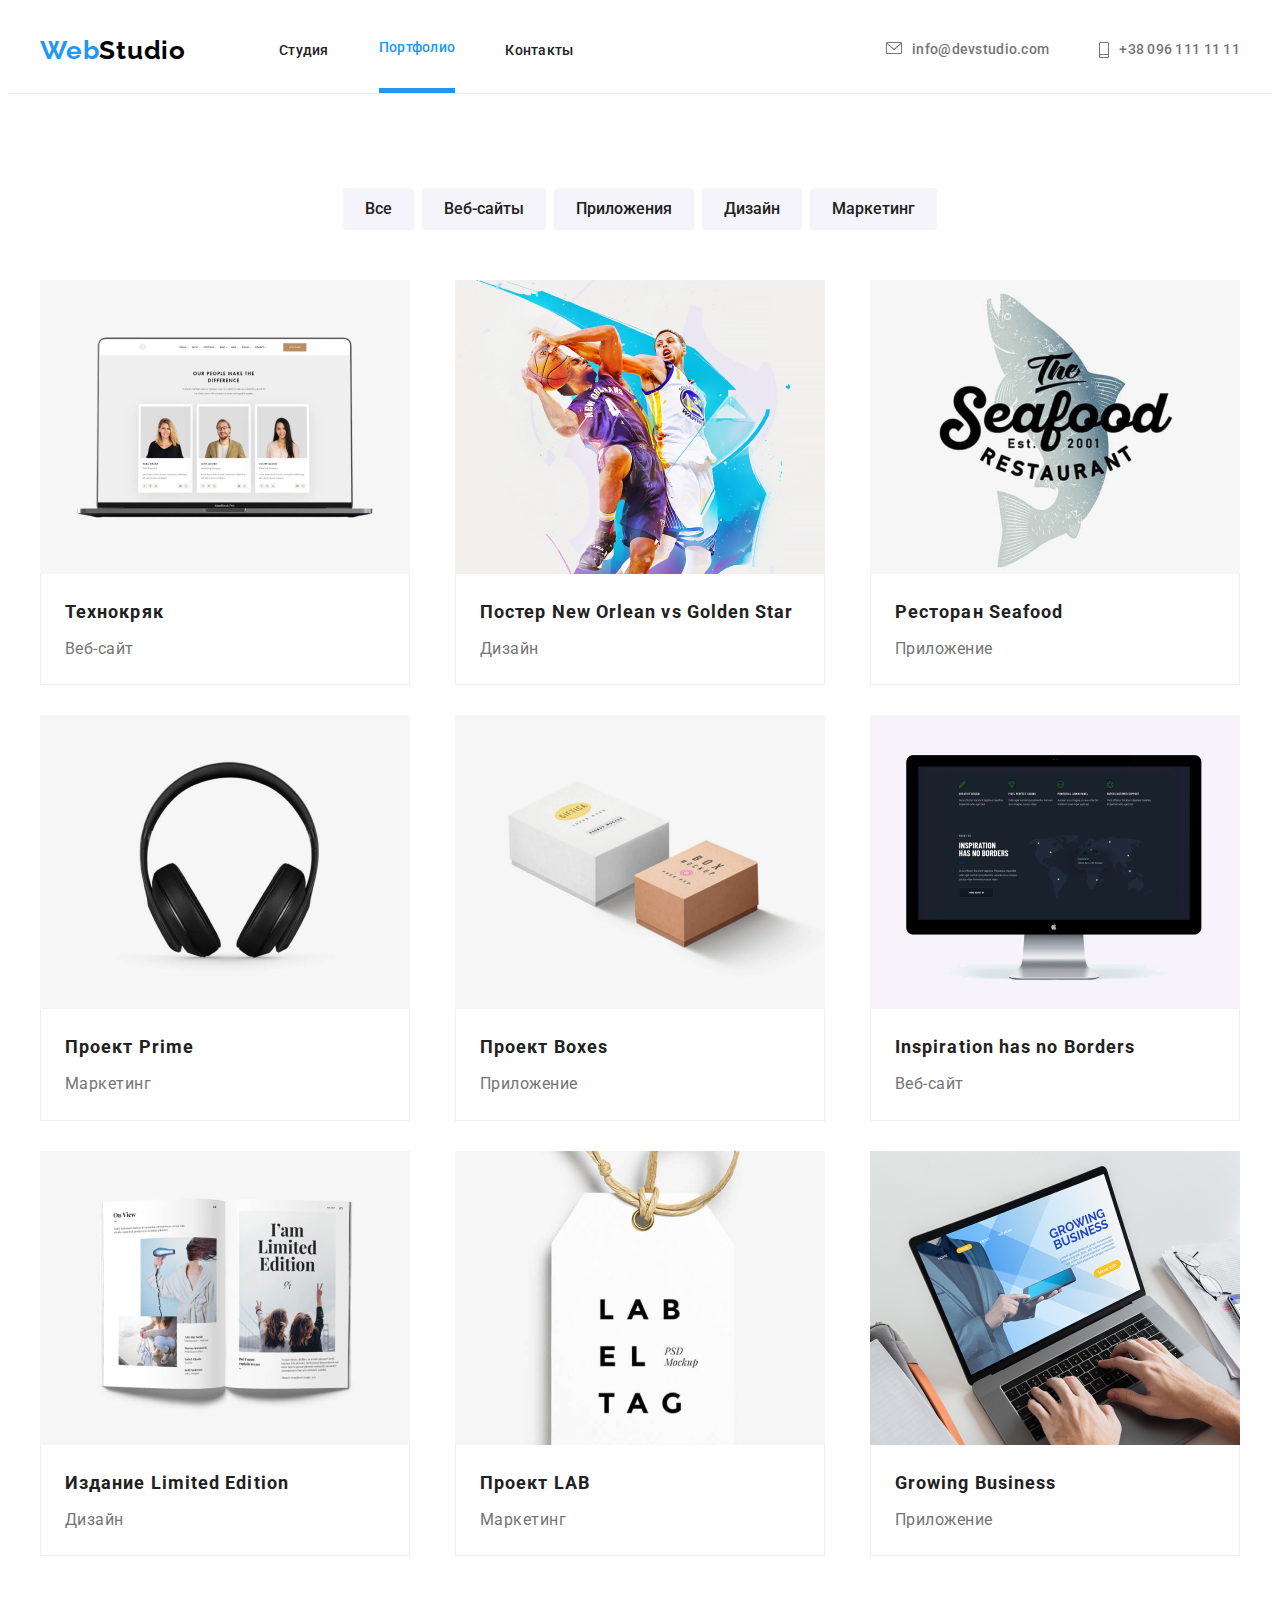
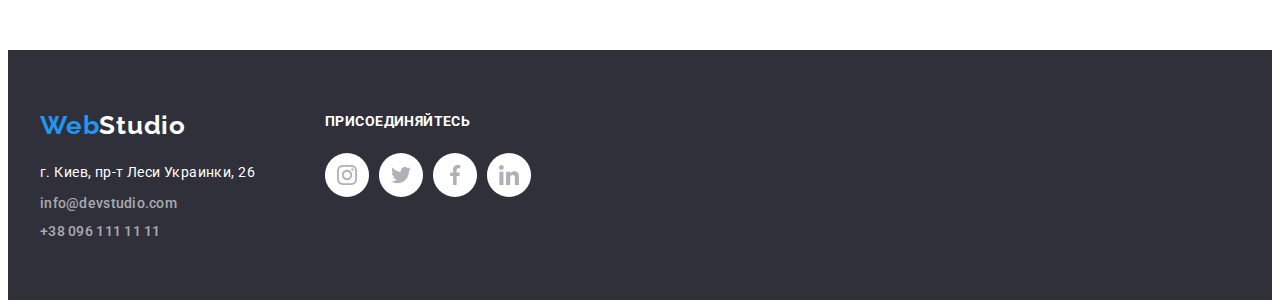
==== portfolio.html @ 2e77c1bb "add_files" ====
<!DOCTYPE html>
<html lang="ru">
  <head>
    <meta charset="UTF-8" />
    <meta http-equiv="X-UA-Compatible" content="IE=edge" />
    <meta name="viewport" content="width=device-width, initial-scale=1.0" />
    <link rel="preconnect" href="https://fonts.googleapis.com" />
    <link rel="preconnect" href="https://fonts.gstatic.com" crossorigin />
    <link
      href="https://fonts.googleapis.com/css2?family=Raleway:wght@700&family=Roboto:wght@400;500;700;900&display=swap"
      rel="stylesheet"
    />
    <link rel="icon" href="./images/log.jpg" />
    <title>&#5076;ebStudio</title>
    <link
      rel="stylesheet"
      href="https://cdnjs.cloudflare.com/ajax/libs/modern-normalize/1.1.0/modern-normalize.min.css"
      integrity="sha512-wpPYUAdjBVSE4KJnH1VR1HeZfpl1ub8YT/NKx4PuQ5NmX2tKuGu6U/JRp5y+Y8XG2tV+wKQpNHVUX03MfMFn9Q=="
      crossorigin="anonymous"
      referrerpolicy="no-referrer"
    />
    <link rel="stylesheet" href="./css/styles.css" />
  </head>
  <body>
    <header class="page-header">
      <div class="container header-area">
        <a href="./index.html" class="header-logo"
          >Web<span class="logo-section">Studio</span></a
        >
        <nav class="nav-header">
          <ul class="header-list">
            <li class="list-nav-header">
              <a href="./index.html" class="header-link">Студия</a>
            </li>
            <li class="list-nav-header">
              <a href="./portfolio.html" class="current-link">Портфолио</a>
            </li>
            <li class="list-nav-header">
              <a href="" class="header-link">Контакты</a>
            </li>
          </ul>
        </nav>
        <ul class="contact-list">
          <li class="contact-item">
            <a href="mailto:info@devstudio.com" class="contact-header mail-contact"
              >info@devstudio.com</a
            >
          </li>
          <li class="contact-item">
            <a href="tel:+380961111111" class="contact-header phone-contact"
              >+38 096 111 11 11</a
            >
          </li>
        </ul>
      </div>
    </header>
    <main>
      <section class="portfolio">
        <div class="container">
          <h1 class="headline-hidden">Наши проекты</h1>
          <ul class="button-list">
            <li class="btn-item">
              <button type="button" class="button-projects">Все</button>
            </li>
            <li class="btn-item">
              <button type="button" class="button-projects">Веб-сайты</button>
            </li>
            <li class="btn-item">
              <button type="button" class="button-projects">Приложения</button>
            </li>
            <li class="btn-item">
              <button type="button" class="button-projects">Дизайн</button>
            </li>
            <li class="btn-item">
              <button type="button" class="button-projects">Маркетинг</button>
            </li>
          </ul>
          <ul class="list list-project">
            <li class="project-item">
              <img
                src="./images/img1.jpg"
                alt="ноутбук с изображением сайта"
                width="370"
              />
              <div class="portfolio-card">
                <h2 class="headline-point-project">Технокряк</h2>
                <p class="type-project">Веб-сайт</p>
              </div>
            </li>
            <li class="project-item">
              <img
                src="./images/img2.jpg"
                alt="два парня играют в баскетбол"
                width="370"
              />
              <div class="portfolio-card">
                <h2 class="headline-point-project">
                  Постер <span lang="en">New Orlean vs Golden Star</span>
                </h2>
                <p class="type-project">Дизайн</p>
              </div>
            </li>
            <li class="project-item">
              <img
                src="./images/img3.jpg"
                alt="логотип магазина морепродуктов"
                width="370"
              />
              <div class="portfolio-card">
                <h2 class="headline-point-project">
                  Ресторан <span lang="en">Seafood</span>
                </h2>
                <p class="type-project">Приложение</p>
              </div>
            </li>
            <li class="project-item">
              <img src="./images/img4.jpg" alt="фото наушников" width="370" />
              <div class="portfolio-card">
                <h2 class="headline-point-project">
                  Проект <span lang="en">Prime</span>
                </h2>
                <p class="type-project">Маркетинг</p>
              </div>
            </li>
            <li class="project-item">
              <img src="./images/img5.jpg" alt="две коробки" width="370" />
              <div class="portfolio-card">
                <h2 class="headline-point-project">
                  Проект <span lang="en">Boxes</span>
                </h2>
                <p class="type-project">Приложение</p>
              </div>
            </li>
            <li class="project-item">
              <img
                src="./images/img6.jpg"
                alt="монитор компьютера"
                width="370"
              />
              <div class="portfolio-card">
                <h2 class="headline-point-project" lang="en">
                  Inspiration has no Borders
                </h2>
                <p class="type-project">Веб-сайт</p>
              </div>
            </li>
            <li class="project-item">
              <img src="./images/img7.jpg" alt="журнал" width="370" />
              <div class="portfolio-card">
                <h2 class="headline-point-project">
                  Издание <span lang="en">Limited Edition</span>
                </h2>
                <p class="type-project">Дизайн</p>
              </div>
            </li>
            <li class="project-item">
              <img src="./images/img8.jpg" alt="лейба" width="370" />
              <div class="portfolio-card">
                <h2 class="headline-point-project">
                  Проект <span lang="en">LAB</span>
                </h2>
                <p class="type-project">Маркетинг</p>
              </div>
            </li>
            <li class="project-item">
              <img src="./images/img9.jpg" alt="набор текста" width="370" />
              <div class="portfolio-card">
                <h2 lang="en" class="headline-point-project">
                  Growing Business
                </h2>
                <p class="type-project">Приложение</p>
              </div>
            </li>
          </ul>
        </div>
      </section>
    </main>
    <footer>
      <div class="container footer-area">
        <div class="contact-zone">
          <a href="./index.html" class="footer-logo"
            >Web<span class="logo-section-footer">Studio</span></a
          >
          <address>
            <ul class="footer-list">
              <li class="footer-point">
                <a
                  href="https://goo.gl/maps/hbNpQnZ5344em9R57"
                  target="_blank"
                  rel="noopener nofollow noreferrel"
                  class="adress-footer"
                  >г. Киев, пр-т Леси Украинки, 26</a
                >
              </li>
              <li class="footer-point">
                <a href="mailto:info@devstudio.com" class="contact"
                  >info@devstudio.com</a
                >
              </li>
              <li class="footer-point">
                <a href="tel:+380961111111" class="contact"
                  >+38 096 111 11 11</a
                >
              </li>
            </ul>
          </address>
        </div>
        <div>
          <b class="footer-headline">присоединяйтесь</b>
          <ul class="footer-list-icon">
            <li class="icon-card-info"><a href="" class="button-inst"></a></li>
            <li class="icon-card-info">
              <a href="" class="button-twitter"></a>
            </li>
            <li class="icon-card-info">
              <a href="" class="button-facebook"></a>
            </li>
            <li class="icon-card-info">
              <a href="" class="button-linkin"></a>
            </li>
          </ul>
        </div>
      </div>
    </footer>
  </body>
</html>
---- css/styles.css ----
/* -----------------MAIN------------------ */

:root {
  --accent-color: #2196f3;
  --btn-color: #f5f4fa;
  --first-back-color: #ffffff;
  --second-back-color: #2f303a;
  --logo-second-color: #000000;
  --part-text-color: #212121;
  --additional-text-color: rgba(255, 255, 255, 0.6);
  --accessory-text-color: #757575;
}

/* section {
  outline: 2px solid red;
} */

body {
  font-family: roboto, sans-serif;
  color: var(--accessory-text-color);
}   

header {
  border-bottom: 1px solid #ececec;
  position: sticky;
  top: 0;
  background: var(--first-back-color);
}

.container {
  width: 1200px;
  margin: 0 auto;
  padding-left: 15px;
  padding-right: 15px;
  /* outline: 2px solid red; */
}

p,
h1,
h2,
h3 {
  margin: 0;
}

img {
  display: block;
}

ul,
ol {
  margin: 0;
  padding-left: 0;
}

/* img {
  padding: 0;
  margin: 0;
} */
a {
  text-decoration: none;
}
button {
  font-family: inherit;
  cursor: pointer;
}

footer {
  background-color: var(--second-back-color);
  padding: 60px 0;
}

address {
  font-style: normal;
}

/* -----------------HEADER------------------ */

.header-area {
  display: flex;
  align-items: center;
  flex-wrap: wrap;
}

/* -----------------LOGO------------------ */

.header-logo {
  font-family: raleway, sans-serif;
  font-weight: 700;
  font-size: 26px;
  line-height: 1.19;
  letter-spacing: 0.03em;
  color: var(--accent-color);

  display: inline-block;
  padding-top: 24px;
  padding-bottom: 25px;
  margin-right: 93px;
}

.logo-section {
  color: var(--logo-second-color);
}

/* -----------------LIST-NAV------------------ */

.current-link {
  text-decoration: none;
  font-weight: 500;
  font-size: 14px;
  line-height: 1.14;
  letter-spacing: 0.02em;
  color: var(--accent-color);
  border-bottom: 5px solid var(--accent-color);

  display: inline-block;
  padding-top: 32px;
  padding-bottom: 32px;
}

.header-link {
  font-weight: 500;
  font-size: 14px;
  line-height: 1.14;
  letter-spacing: 0.02em;
  color: var(--part-text-color);
  transition: width 0.1s ease-in-out;

  display: inline-block;
  padding-top: 32px;
  padding-bottom: 32px;
}

.header-link:hover,
.header-link:focus {
  color: var(--accent-color);
  border-bottom: 5px solid var(--accent-color);
}

.header-link,
.header-logo,
.contact,
.contact-header {
  text-decoration: none;
}

.header-list,
.contact-list,
.list {
  display: flex;
  justify-content: space-between;
  list-style: none;
  align-items: center;
  margin-left: auto;
}

.list-nav-header {
  margin-right: 50px;
}

.list-nav-header:last-child {
  margin-right: 0;
}

/* -----------------CONTACT-LIST------------------ */

.contact-header {
  color: var(--accessory-text-color);
  font-weight: 500;
  font-size: 14px;
  line-height: 1.14;
  letter-spacing: 0.02em;

  display: inline-flex;
  padding-top: 32px;
  padding-bottom: 32px;
}

.contact-header:hover,
.contact-header:focus {
  color: var(--accent-color);
}

.contact {
  font-weight: 500;
  font-size: 14px;
  line-height: 1.14;
  letter-spacing: 0.02em;
  color: var(--additional-text-color);
}

.contact:hover,
.contact:focus {
  color: var(--accent-color);
}



.contact-item {
  margin-right: 50px;
}



.mail-contact::before {
  width: 16px;
  height: 12px;
  margin-right: 10px;
  content: "";
  background-image: url(/images/envelope.svg);
  background-size: contain;
}

.phone-contact::before {
  width: 10px;
  height: 16px;
  margin-right: 10px;
  content: "";
  background-image: url(/images/smartphone.svg);
  background-size: contain;
}

.phone-contact:hover {
  fill: var(--accent-color);
}

.contact-item:last-child {
  margin-right: 0;
}


/* -----------------HERO------------------ */

.hero-headline {
  font-weight: 900;
  font-size: 44px;
  line-height: 1.36;
  letter-spacing: 0.06em;
  text-transform: uppercase;
  text-align: center;
  color: var(--first-back-color);

  margin-bottom: 30px;
}

.section-hero {
  background-color: var(--second-back-color);
  text-align: center;
  padding-top: 200px;
  padding-bottom: 200px;

  background-image: linear-gradient(
      rgba(47, 48, 58, 0.9),
      rgba(47, 48, 58, 0.9)
    ),
    url(/images/hero_img.jpg);
  background-repeat: no-repeat;
  background-position: 50% 50%;
}

.button-hero {
  display: inline-flex;
  font-weight: 700;
  font-size: 16px;
  line-height: 1.87;
  color: var(--first-back-color);
  background: var(--accent-color);

  border: none;
  border-radius: 4px;
  padding: 10px 35px;
  transition: 0.5s;
}


.button-hero:hover {
  background: var(--btn-color);
  color: var(--accent-color);
  box-shadow: 0px 4px 4px rgba(0, 0, 0, 0.15);
}

/* -----------------STUDIO------------------ */

/* -----------------SECTION-OPTION------------------ */

.headline-hidden {
  position: absolute;
  width: 1px;
  height: 1px;
  margin: -1px;
  border: 0;
  padding: 0;

  white-space: nowrap;
  clip-path: inset(100%);
  clip: rect(0 0 0 0);
  overflow: hidden;
}

.characteristics {
  padding-top: 94px;
  padding-bottom: 94px;
}

.img-cr-box {
  width: 270px;
  height: 120px;
  margin-bottom: 30px;
  background: #f5f4fa;
  border-radius: 4px;
}

.f-box-img {
  background-image: url(/images/antenna.svg);
  background-repeat: no-repeat;
  background-position: 50% 50%;
}

.s-box-img {
  background-image: url(/images/clock.svg);
  background-repeat: no-repeat;
  background-position: 50% 50%;
}

.t-box-img {
  background-image: url(/images/diagram.svg);
  background-repeat: no-repeat;
  background-position: 50% 50%;
}

.fs-box-img {
  background-image: url(/images/astronaut.svg);
  background-repeat: no-repeat;
  background-position: 50% 50%;
}

.characteristics-item {
  width: 270px;
}

.section-headline {
  font-weight: 700;
  font-size: 36px;
  line-height: 1.17;
  text-align: center;
  letter-spacing: 0.03em;
  color: var(--part-text-color);

  margin-bottom: 50px;
}

.headline-point {
  font-weight: 700;
  font-size: 14px;
  line-height: 1.14;
  letter-spacing: 0.03em;
  text-transform: uppercase;
  color: var(--part-text-color);

  margin-bottom: 10px;
}

.point-list {
  font-size: 14px;
  line-height: 1.71;
  letter-spacing: 0.03em;
}

.workplase-list {
  padding-bottom: 94px;
}

.woreker-list {
  padding-top: 94px;
  padding-bottom: 94px;
  background: var(--btn-color);
}

.card-worker {
  background: var(--first-back-color);
  box-shadow: 0px 1px 3px rgba(0, 0, 0, 0.12), 0px 1px 1px rgba(0, 0, 0, 0.14),
    0px 2px 1px rgba(0, 0, 0, 0.2);
  border-radius: 0px 0px 4px 4px;
}

.card-info {
  padding-top: 30px;
  padding-bottom: 30px;
  text-align: center;
}

.icon-list {
  list-style: none;
  display: flex;
  flex-wrap: wrap;
  justify-content: center;
}

.icon-card-info {
  margin-right: 10px;
}

.icon-card-info:last-child {
  margin-right: 0;
}

.button-inst {
  width: 44px;
  height: 44px;
  display: block;
  background-image: url(/images/inst.svg);
  background-repeat: no-repeat;
  background-position: 50% 50%;
  background-color: var(--first-back-color);
  border-radius: 50px;
  transition: 0.7s;
}

.button-inst:hover {
  background-image: url(/images/instagram.svg);
  background-color: var(--accent-color);
}

.button-twitter {
  width: 44px;
  height: 44px;
  display: block;
  background-image: url(/images/twitter.svg);
  background-repeat: no-repeat;
  background-position: 50% 50%;
  background-color: var(--first-back-color);
  border-radius: 50px;
  transition: 0.7s;
}

.button-twitter:hover {
  background-color: var(--accent-color);
}

.button-facebook {
  width: 44px;
  height: 44px;
  display: block;
  background-image: url(/images/facebook.svg);
  background-repeat: no-repeat;
  background-position: 50% 50%;
  background-color: var(--first-back-color);
  border-radius: 50px;
  transition: 0.7s;
}

.button-facebook:hover {
  background-color: var(--accent-color);
}

.button-linkin {
  width: 44px;
  height: 44px;
  display: block;
  background-image: url(/images/linkedin.svg);
  background-repeat: no-repeat;
  background-position: 50% 50%;
  background-color: var(--first-back-color);
  border-radius: 50px;
  transition: 0.7s;
}

.button-linkin:hover {
  background-color: var(--accent-color);
}

.headline-name {
  font-weight: 500;
  font-size: 16px;
  line-height: 1.19;
  letter-spacing: 0.03em;
  color: var(--part-text-color);

  margin-bottom: 10px;
}

.job-position {
  line-height: 1.19;
  letter-spacing: 0.03em;
  margin-bottom: 16px;
}

.headline-point-project {
  font-weight: 700;
  font-size: 18px;
  line-height: 2;
  letter-spacing: 0.06em;
  color: var(--part-text-color);

  margin-bottom: 4px;
}

.type-project {
  line-height: 1.88;
  letter-spacing: 0.03em;
}

.our-clients {
  padding-top: 94px;
  padding-bottom: 94px;
}

.cliensts-list {
  list-style: none;
  display: flex;
  flex-wrap: wrap;
  justify-content: space-between;
}

.cliensts-item {
  margin-right: 30px;
}

.cliensts-item:last-child {
  margin-right: 0x;
}

/* -----------------PORTFOLIO------------------ */

.portfolio {
  padding-top: 94px;
  padding-bottom: 94px;
}

.portfolio-card {
  padding: 20px 24px;
  border-left: 1px solid #eeeeee;
  border-right: 1px solid #eeeeee;
  border-bottom: 1px solid #eeeeee;
}

.list-project {
  flex-wrap: wrap;
}

.project-item {
  margin-bottom: 30px;
  cursor: pointer;
}

.project-item:hover,
.project-item:focus {
  box-shadow: 0px 1px 1px rgba(0, 0, 0, 0.12), 0px 4px 4px rgba(0, 0, 0, 0.06),
    1px 4px 6px rgba(0, 0, 0, 0.16);
  transition-duration: 1s;
}

.project-item:nth-last-child(-n + 3) {
  margin-bottom: 0;
}
/* -----------------BUTTON-PORTFOLIO------------------ */

.button-projects {
  background: var(--btn-color);
  border-radius: 4px;
  font-weight: 500;
  font-size: 16px;
  line-height: 1.9;
  color: var(--part-text-color);

  border: none;
  padding: 6px 22px;
}

.btn-item {
  margin-right: 8px;
}

.btn-item:last-child {
  margin-right: 0;
}

.button-projects:hover,
.button-projects:focus {
  background: var(--accent-color);
  color: var(--first-back-color);
  transition-duration: 1s;
  box-shadow: 0px 4px 4px rgba(0, 0, 0, 0.15);
}

.button-list {
  list-style: none;
  display: flex;
  justify-content: center;
  margin-bottom: 50px;
}

/* -----------------FOOTER------------------ */

.footer-area {
  display: flex;
}

.contact-zone {
  margin-right: 70px;
}

.footer-logo {
  font-family: raleway, sans-serif;
  font-weight: 700;
  font-size: 26px;
  line-height: 1.19;
  letter-spacing: 0.03em;
  color: var(--accent-color);
  text-decoration: none;

  display: block;
  margin-bottom: 20px;
}

.logo-section-footer {
  color: var(--first-back-color);
}

.footer-list {
  list-style: none;
}

.footer-point {
  margin-bottom: 9px;
}

.footer-point:last-child {
  margin-bottom: 0;
}

.adress-footer {
  text-decoration: none;
  font-size: 14px;
  line-height: 1.7;
  letter-spacing: 0.03em;
  color: var(--first-back-color);
}

.footer-headline {
  display: inline-block;
  font-size: 14px;
  line-height: 1.7;
  letter-spacing: 0.03em;
  text-transform: uppercase;

  margin-bottom: 20px;
  color: var(--first-back-color);
}

.footer-list-icon {
  list-style: none;
  display: flex;
  flex-wrap: wrap;
}
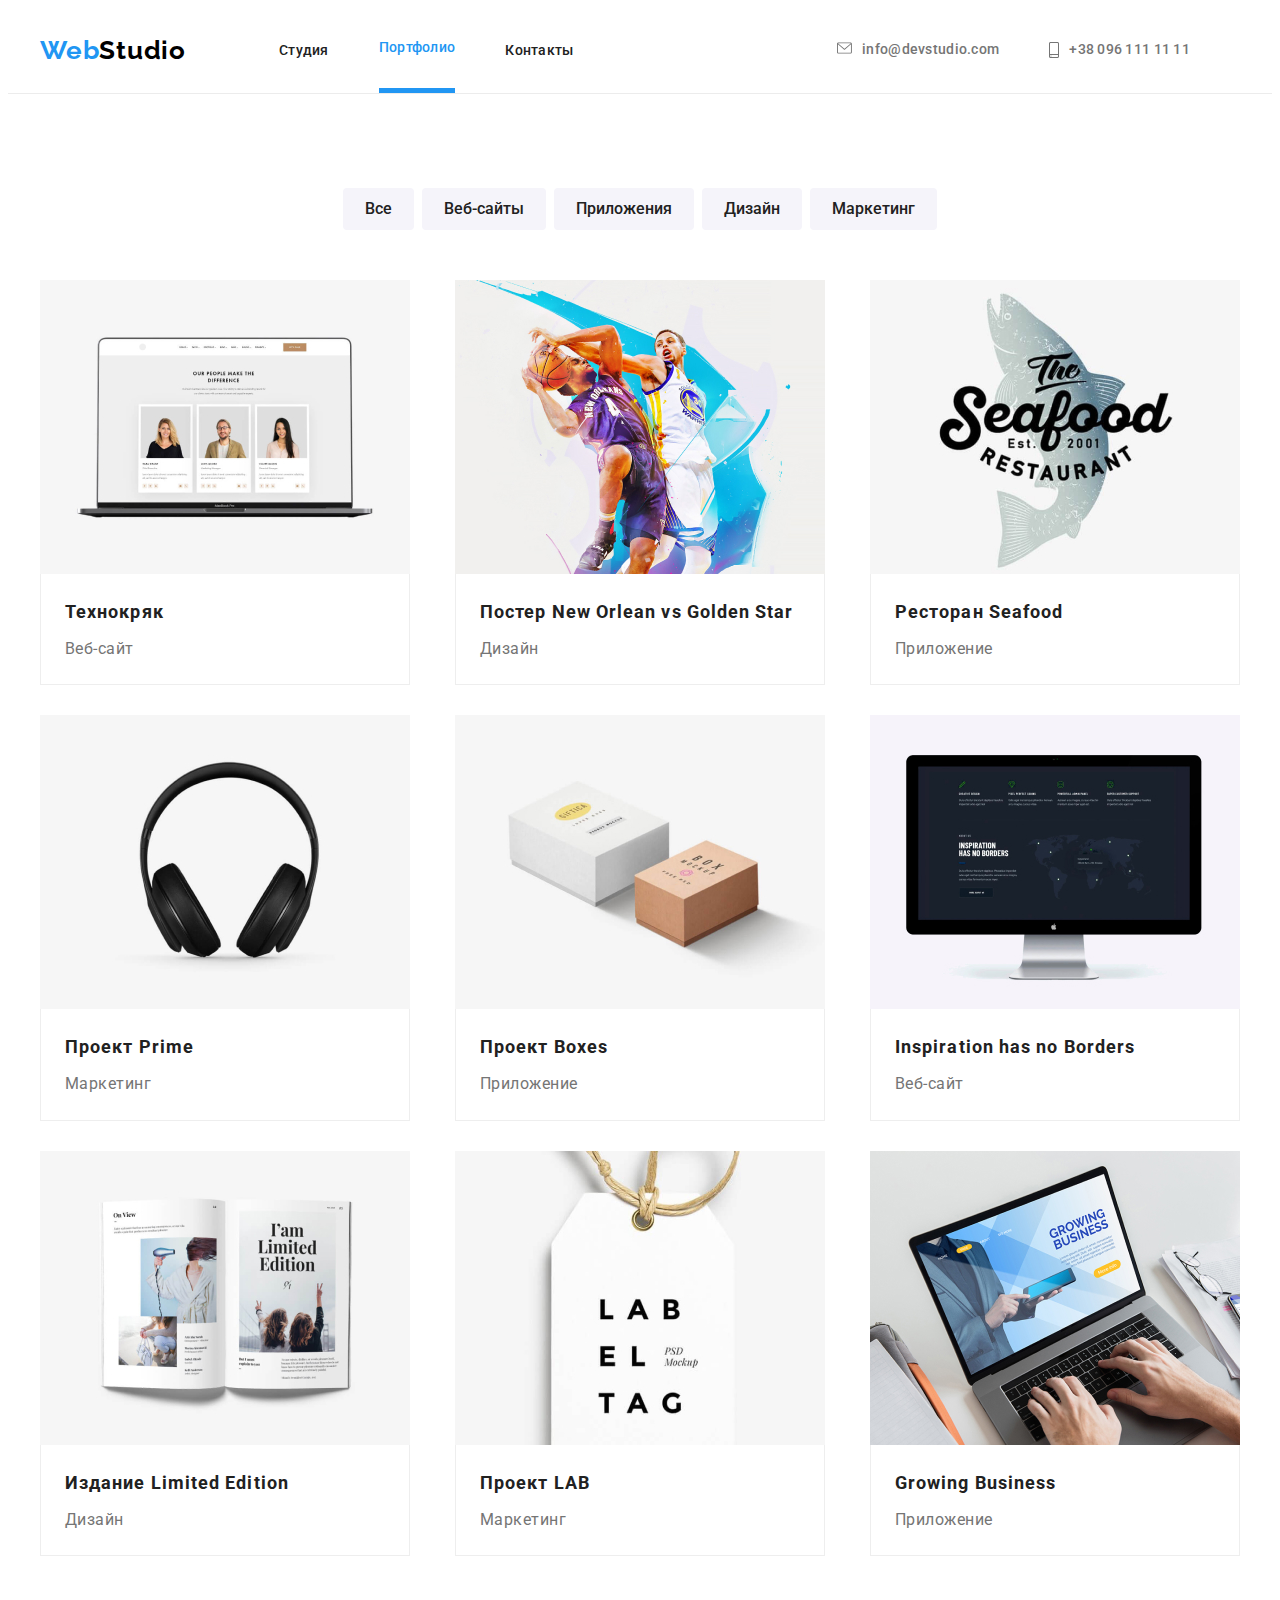
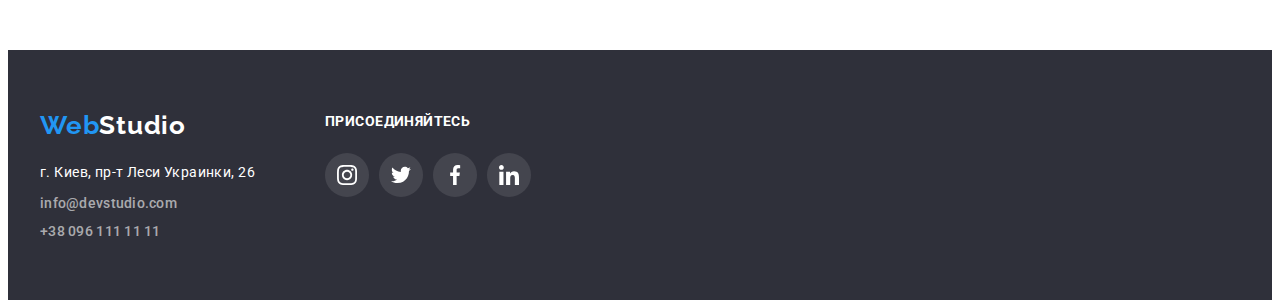
==== commit 286b6a99: "update_files" ====
--- a/portfolio.html
+++ b/portfolio.html
@@ -42,12 +42,22 @@
         </nav>
         <ul class="contact-list">
           <li class="contact-item">
-            <a href="mailto:info@devstudio.com" class="contact-header mail-contact"
+            <a
+              href="mailto:info@devstudio.com"
+              class="contact-header mail-contact"
+              ><svg class="contact-icon" width="15" height="12">
+                <use
+                  href="./images/symbol-defs.svg#icon-envelope1"
+                ></use></svg
               >info@devstudio.com</a
             >
           </li>
           <li class="contact-item">
-            <a href="tel:+380961111111" class="contact-header phone-contact"
+            <a href="tel:+380961111111" class="contact-header phone-contact">
+              <svg class="contact-icon" width="10" height="16">
+                <use
+                  href="./images/symbol-defs.svg#icon-smartphone1"
+                ></use></svg
               >+38 096 111 11 11</a
             >
           </li>
@@ -208,15 +218,31 @@
         <div>
           <b class="footer-headline">присоединяйтесь</b>
           <ul class="footer-list-icon">
-            <li class="icon-card-info"><a href="" class="button-inst"></a></li>
-            <li class="icon-card-info">
-              <a href="" class="button-twitter"></a>
-            </li>
-            <li class="icon-card-info">
-              <a href="" class="button-facebook"></a>
-            </li>
-            <li class="icon-card-info">
-              <a href="" class="button-linkin"></a>
+            <li class="icon-card-info">
+              <a href="" class="footer-button-icon"
+                ><svg class="footer-card-icon" width="20" height="20">
+                  <use href="./images/symbol-defs.svg#icon-inst"></use></svg
+              ></a>
+            </li>
+            <li class="icon-card-info">
+              <a href="" class="footer-button-icon"
+                ><svg class="footer-card-icon" width="20" height="20">
+                  <use href="./images/symbol-defs.svg#icon-twitter"></use></svg
+              ></a>
+            </li>
+
+            <li class="icon-card-info">
+              <a href="" class="footer-button-icon"
+                ><svg class="footer-card-icon" width="20" height="20">
+                  <use href="./images/symbol-defs.svg#icon-facebook"></use></svg
+              ></a>
+            </li>
+
+            <li class="icon-card-info">
+              <a href="" class="footer-button-icon"
+                ><svg class="footer-card-icon" width="20" height="20">
+                  <use href="./images/symbol-defs.svg#icon-linkedin"></use></svg
+              ></a>
             </li>
           </ul>
         </div>
--- a/css/styles.css
+++ b/css/styles.css
@@ -18,7 +18,7 @@
 body {
   font-family: roboto, sans-serif;
   color: var(--accessory-text-color);
-}   
+}
 
 header {
   border-bottom: 1px solid #ececec;
@@ -193,40 +193,21 @@
   color: var(--accent-color);
 }
 
-
-
 .contact-item {
   margin-right: 50px;
 }
 
 
-
-.mail-contact::before {
-  width: 16px;
-  height: 12px;
+.contact-icon {
   margin-right: 10px;
-  content: "";
-  background-image: url(/images/envelope.svg);
-  background-size: contain;
-}
-
-.phone-contact::before {
-  width: 10px;
-  height: 16px;
-  margin-right: 10px;
-  content: "";
-  background-image: url(/images/smartphone.svg);
-  background-size: contain;
-}
-
-.phone-contact:hover {
+  fill: var(--accessory-text-color);
+
+}
+
+.contact-icon:hover,
+.contact-icon:focus {
   fill: var(--accent-color);
 }
-
-.contact-item:last-child {
-  margin-right: 0;
-}
-
 
 /* -----------------HERO------------------ */
 
@@ -271,7 +252,6 @@
   transition: 0.5s;
 }
 
-
 .button-hero:hover {
   background: var(--btn-color);
   color: var(--accent-color);
@@ -403,69 +383,30 @@
   margin-right: 0;
 }
 
-.button-inst {
+.button-icon {
   width: 44px;
   height: 44px;
-  display: block;
-  background-image: url(/images/inst.svg);
-  background-repeat: no-repeat;
-  background-position: 50% 50%;
   background-color: var(--first-back-color);
   border-radius: 50px;
   transition: 0.7s;
-}
-
-.button-inst:hover {
-  background-image: url(/images/instagram.svg);
+  display: flex;
+  align-items: center;
+  justify-content: center;
+}
+
+.button-icon:hover,
+.button-icon:focus {
   background-color: var(--accent-color);
 }
 
-.button-twitter {
-  width: 44px;
-  height: 44px;
-  display: block;
-  background-image: url(/images/twitter.svg);
-  background-repeat: no-repeat;
-  background-position: 50% 50%;
-  background-color: var(--first-back-color);
-  border-radius: 50px;
+.card-icon {
+  fill: var(--accessory-text-color);
   transition: 0.7s;
 }
 
-.button-twitter:hover {
-  background-color: var(--accent-color);
-}
-
-.button-facebook {
-  width: 44px;
-  height: 44px;
-  display: block;
-  background-image: url(/images/facebook.svg);
-  background-repeat: no-repeat;
-  background-position: 50% 50%;
-  background-color: var(--first-back-color);
-  border-radius: 50px;
-  transition: 0.7s;
-}
-
-.button-facebook:hover {
-  background-color: var(--accent-color);
-}
-
-.button-linkin {
-  width: 44px;
-  height: 44px;
-  display: block;
-  background-image: url(/images/linkedin.svg);
-  background-repeat: no-repeat;
-  background-position: 50% 50%;
-  background-color: var(--first-back-color);
-  border-radius: 50px;
-  transition: 0.7s;
-}
-
-.button-linkin:hover {
-  background-color: var(--accent-color);
+.card-icon:hover,
+.card-icon:focus {
+  fill: var(--first-back-color);
 }
 
 .headline-name {
@@ -504,19 +445,39 @@
   padding-bottom: 94px;
 }
 
-.cliensts-list {
+.clients-list {
   list-style: none;
   display: flex;
   flex-wrap: wrap;
   justify-content: space-between;
 }
 
-.cliensts-item {
+.clients-item {
   margin-right: 30px;
 }
 
-.cliensts-item:last-child {
+.clients-item:last-child {
   margin-right: 0x;
+}
+
+.clients-button-icon {
+  transition: 0.7s;
+  display: flex;
+  align-items: center;
+  justify-content: center;
+}
+
+.clients-card-icon {
+  fill: var(--accessory-text-color);
+  border: 1px solid var(--accessory-text-color);
+  border-radius: 4px;
+  transition: 0.7s;
+}
+
+.clients-card-icon:hover,
+.clients-card-icon:focus {
+  fill: var(--accent-color);
+  border: 1px solid var(--accent-color);
 }
 
 /* -----------------PORTFOLIO------------------ */
@@ -652,3 +613,29 @@
   display: flex;
   flex-wrap: wrap;
 }
+
+.footer-button-icon {
+  width: 44px;
+  height: 44px;
+  background: rgba(255, 255, 255, 0.1);
+  border-radius: 50px;
+  transition: 0.7s;
+  display: flex;
+  align-items: center;
+  justify-content: center;
+}
+
+.footer-button-icon:hover,
+.footer-button-icon:focus {
+  background-color: var(--accent-color);
+}
+
+.footer-card-icon {
+  fill: var(--first-back-color);
+  transition: 0.7s;
+}
+
+.footer-card-icon:hover,
+.footer-card-icon:focus {
+  fill: var(--first-back-color);
+}
